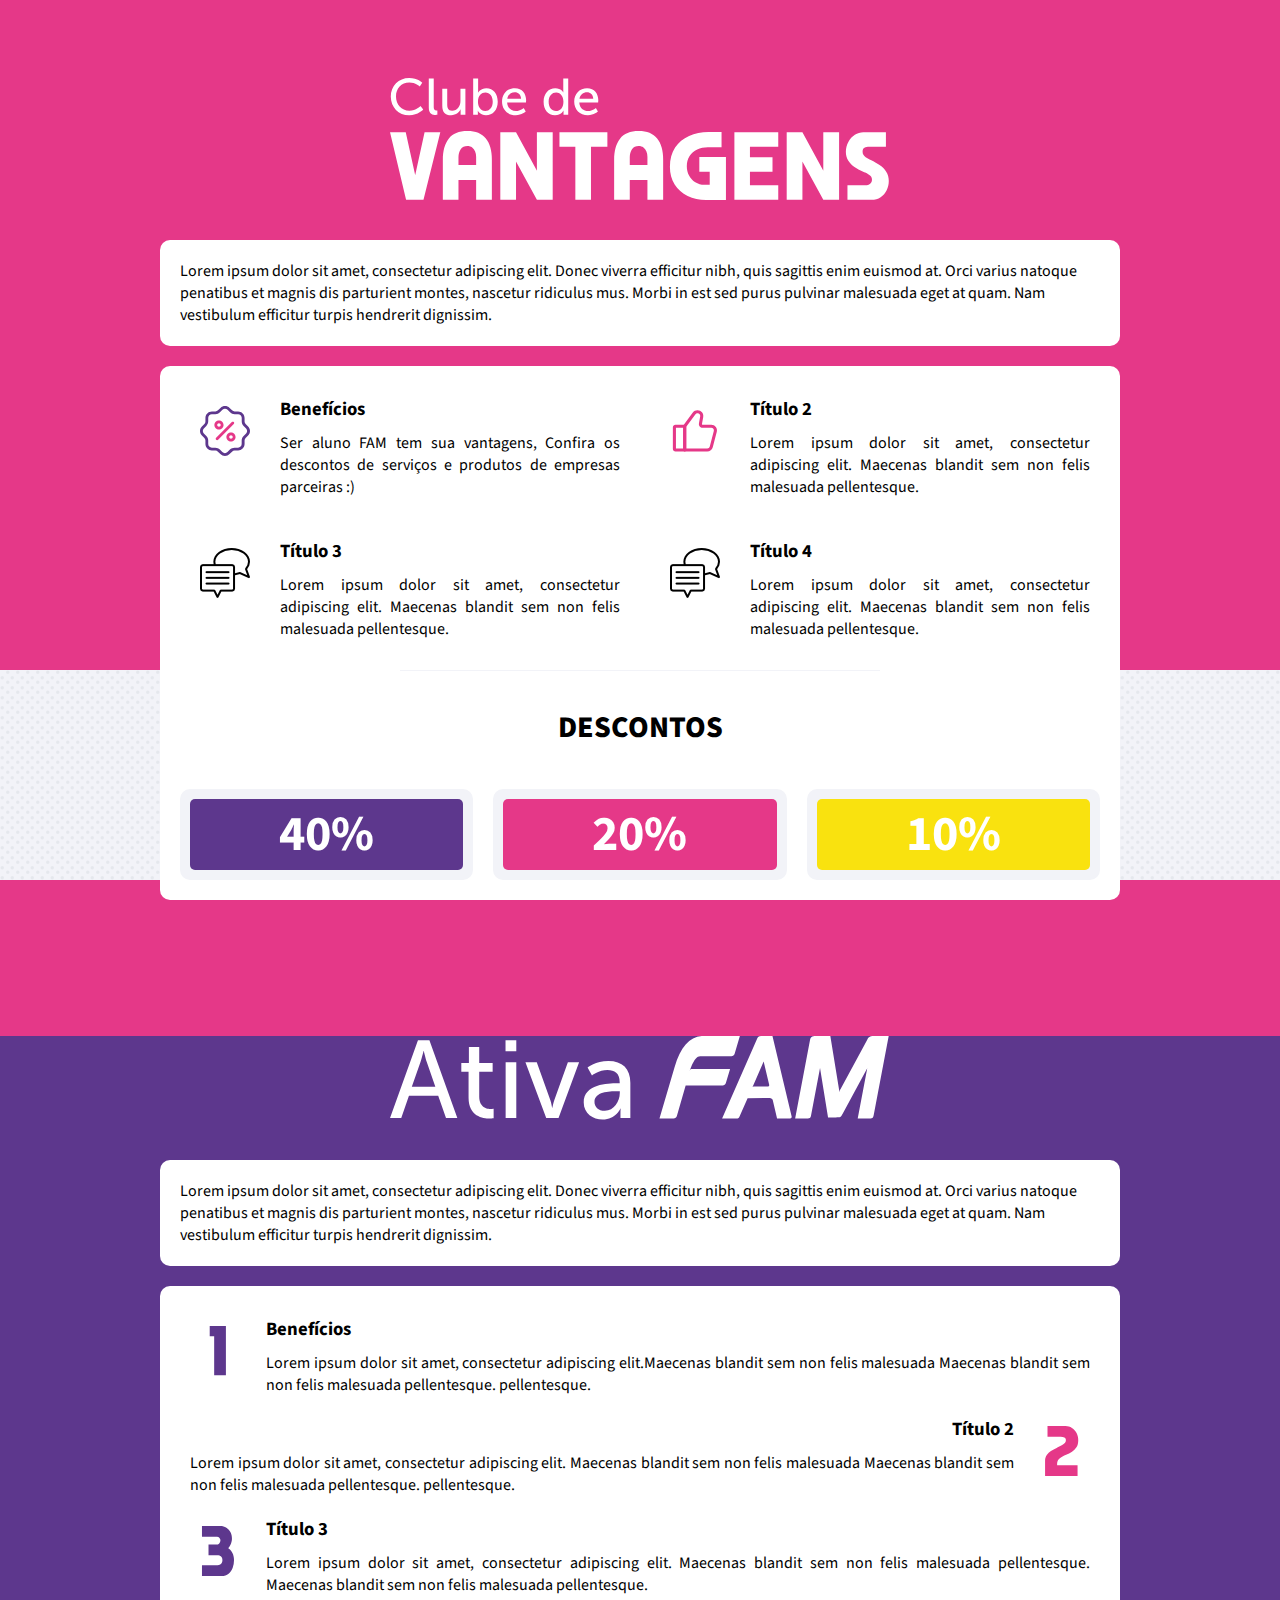
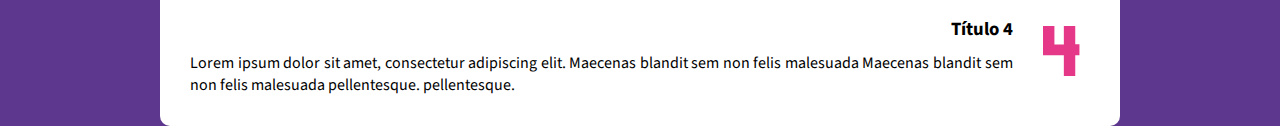
==== clube-de-vantagens/index.html @ 7af16fb2 "Update index.html" ====
<!DOCTYPE html>
<html lang="pt-BR">

<head>
    <meta charset="UTF-8">
    <meta name="viewport" content="width=device-width, initial-scale=1.0">
    <title>Clube de Vantagens</title>

    <style>
        @import url('https://fonts.googleapis.com/css2?family=Source+Sans+3:ital,wght@0,200;0,300;0,400;0,500;0,600;0,700;0,800;0,900;1,200;1,300;1,400;1,500;1,600;1,700;1,800;1,900&display=swap');

        :root {
            --clubecor: #e53888;
        }

        body {
            margin: 0;
            padding: 0;
            font-family: 'Source Sans 3', sans-serif;
            background: linear-gradient(0deg, #5d378d 0%, #5d378d 40%, var(--clubecor) 40%, var(--clubecor) 100%);
        }

        .limite {
            max-width: 960px;
            margin: 0 auto;
        }

        .clubedescontos {
            width: 100%;
            margin: 0 auto;
            background-color: #f2f3f8;
            background-image: url('fundo.png');
            background-repeat: repeat;
            border-radius: 0;
        }

        .containerlogo {
            max-width: 500px;
            height: 200px;
            display: flex;
            align-items: flex-end;
            margin-bottom: 10px;
            padding: 0 50px;
        }

        .containerlogo img {
            width: 100%;
            height: auto;
        }

        header {
            height: 260px;
        }

        .descontos {
            height: fit-content;
            background-color: white;
            max-width: 960px;
            margin: 0 auto;
        }

        .linha {
            width: 50%;
            background-color: #f2f3f8;
            height: 1px;
            margin: 0 auto;
        }

        /*Topicos*/
        .grid-container {
            box-sizing: border-box;
            display: grid;
            grid-template-columns: 1fr 1fr;
            gap: 20px;
            padding: 20px;
            border-radius: 10px 10px 0 0;
            margin-top: 20px;
            background-color: white;
        }

        .grid-item {
            display: flex;
            align-items: flex-start;
            padding: 10px;
            margin: 0 auto;
        }

        .icon {
            width: 50px;
            height: 50px;
            margin-right: 20px;
            padding: 10px;

        }

        .contentdogrid h3 {
            margin: 0;
            margin-bottom: 10px;
        }

        .contentdogrid p {
            text-align: justify;
            margin: 0;
        }

        .textodescontos h1 {
            font-size: 30px;
            font-weight: 800;
            text-transform: uppercase;
        }

        .textodescontos {
            text-align: center;
            padding-top: 15px;
        }



        @media only screen and (max-width: 600px) {
            .grid-container {
                grid-template-columns: 1fr;
            }

            .grid-item {
                width: 90%;
            }
        }

        @media screen and (max-width: 768px) {
            .containerinfo {
                width: 100%;
                flex-wrap: wrap;
            }

            .containerinfo>* {
                flex-basis: calc(50% - var(--margin-5));
            }
        }


        .gridcontainerdescontos {
            display: grid;
            grid-template-columns: repeat(auto-fill, minmax(250px, 1fr));
            gap: 20px;
            /* Espaçamento entre os itens */
            padding: 20px;
            padding-bottom: 0;

        }

        .griditemdescontos {
            border-radius: 10px;
        }

        .griditemdescontos:nth-child(2) h2 {
            background-color: var(--clubecor);
            border-radius: 5px;
        }

        .griditemdescontos:nth-child(1) h2 {
            background-color: #5d378d;
            border-radius: 5px;
        }

        .griditemdescontos:nth-child(3) h2 {
            background-color: #f9e20f;
            border-radius: 5px;
        }

        .desconto-col {
            background-color: #f2f3f8;
            padding: 10px;
            padding-bottom: 0;
        }

        .griditemdescontos h2 {
            margin-top: 0;
            margin-bottom: 10px;
            font-size: 50px;
            text-align: center;
            color: white;
        }

        .griditemdescontos img {
            width: 100%;
            height: 150px;
            object-fit: cover;
            border-radius: 5px 5px 0 0;
        }

        .descricao {
            display: block;
            text-align: center;
            padding: 10px;
            font-size: 16px;
            background-color: white;
            border-radius: 0 0 5px 5px;
            margin-top: -5px;
            margin-bottom: 20px;
        }

        .descricao a {
            text-decoration: none;
        }

        .descricao p {
            text-align: center;
        }

        .deslocamento {
            margin-bottom: 0;
        }

        .desc-btn {
            box-shadow: inset 0 0 0 2px #1b3556;
            color: #242527;
            background-color: transparent;
            display: block;
            margin-top: 10px;
            padding: 8px 15px;
            border: none;
            border-radius: 5px;
            cursor: pointer;
            font-family: 'Source Sans 3', sans-serif;
            transition: all 0.3s;
            width: 100%;
            margin: 0 auto;
            font-size: 16px;
            text-transform: uppercase;
            font-weight: 500;
        }

        .desc-btn:hover {
            color: white;
            box-shadow: inset 0 0 0 2px var(--clubecor);
            background-color: var(--clubecor);
        }

        .fimclube {
            height: 20px;
            width: 100%;
            border-radius: 0 0 10px 10px;
            background-color: white;
            margin-bottom: 20px;

        }

        .sobre {
            background-color: white;
            border-radius: 10px;
            margin-top: 40px;
            padding: 20px;
            box-sizing: border-box;
        }

        .grid-containerativa {
            box-sizing: border-box;
            display: grid;
            grid-template-columns: 1fr;
            padding: 20px;
            border-radius: 10px;
            margin-top: 20px;
            background-color: white;
        }

        .grid-containerativa .grid-item {
            display: flex;
            flex-direction: row-reverse;
            margin: 0;
        }

        .grid-containerativa .grid-item:nth-child(odd) {
            flex-direction: row;

        }

        .grid-containerativa .grid-item:nth-child(even) {
            text-align: right;

        }

        .grid-containerativa .grid-item:nth-child(even) img {
            margin-left: 20px;
            margin-right: 0;
        }
    </style>
</head>

<body>
    <div class="limite containerlogo">
        <img src="images/clubedevantagens.svg">
    </div>
    <section>
        <p class=" sobre limite">Lorem ipsum dolor sit amet, consectetur adipiscing elit. Donec viverra efficitur nibh,
            quis sagittis enim
            euismod at. Orci varius natoque penatibus et magnis dis parturient montes, nascetur ridiculus mus. Morbi in
            est sed purus pulvinar malesuada eget at quam. Nam vestibulum efficitur turpis hendrerit dignissim. </p>
        <div class="motivosfam">
            <div class="grid-container limite">
                <div class="grid-item">
                    <img src="images/desconto.svg" alt="Ícone 1" class="icon">
                    <div class="contentdogrid">
                        <h3>Benefícios</h3>
                        <p>Ser aluno FAM tem sua vantagens, Confira os descontos de serviços e produtos de empresas
                            parceiras :)
                        </p>
                    </div>
                </div>

                <div class="grid-item">
                    <img src="images/joinha.svg" alt="Ícone 2" class="icon">
                    <div class="contentdogrid">
                        <h3>Título 2</h3>
                        <p>Lorem ipsum dolor sit amet, consectetur adipiscing elit. Maecenas blandit sem non felis
                            malesuada
                            pellentesque. </p>
                    </div>
                </div>

                <div class="grid-item">
                    <img src="images/noun-text-2132279.png" alt="Ícone 3" class="icon">
                    <div class="contentdogrid">
                        <h3>Título 3</h3>
                        <p>Lorem ipsum dolor sit amet, consectetur adipiscing elit. Maecenas blandit sem non felis
                            malesuada
                            pellentesque. </p>
                    </div>
                </div>

                <div class="grid-item">
                    <img src="images/noun-text-2132279.png" alt="Ícone 4" class="icon">
                    <div class="contentdogrid">
                        <h3>Título 4</h3>
                        <p>Lorem ipsum dolor sit amet, consectetur adipiscing elit. Maecenas blandit sem non felis
                            malesuada
                            pellentesque. </p>
                    </div>
                </div>
            </div>
        </div>
    </section>

    <section>
        <div class="clubedescontos">
            <div class="descontos">
                <div class="linha"></div>

                <div class="textodescontos">
                    <h1>descontos</h1>
                </div>

                <div class="gridcontainerdescontos">
                    <div class="griditemdescontos desconto-col" id="desconto-40">
                        <h2>40%</h2>
                    </div>
                    <div class="griditemdescontos desconto-col" id="desconto-20">
                        <h2>20%</h2>
                    </div>
                    <div class="griditemdescontos desconto-col" id="desconto-10">
                        <h2>10%</h2>
                    </div>
                </div>


            </div>
        </div>
        </div>
    </section>
    <div class=" limite fimclube"></div>

    <div class="limite containerlogo">
        <img src="images/ativafam.svg">
    </div>
    <section>
        <p class=" sobre limite">Lorem ipsum dolor sit amet, consectetur adipiscing elit. Donec viverra efficitur nibh,
            quis sagittis enim
            euismod at. Orci varius natoque penatibus et magnis dis parturient montes, nascetur ridiculus mus. Morbi in
            est sed purus pulvinar malesuada eget at quam. Nam vestibulum efficitur turpis hendrerit dignissim. </p>
        <div class="motivosativa">
            <div class="grid-containerativa limite">
                <div class="grid-item">
                    <img src="images/1.svg" alt="Ícone 1" class="icon">
                    <div class="contentdogrid">
                        <h3>Benefícios</h3>
                        <p>Lorem ipsum dolor sit amet, consectetur adipiscing elit.Maecenas blandit sem non felis
                            malesuada Maecenas blandit sem non felis malesuada pellentesque.
                            pellentesque. </p>
                    </div>
                </div>

                <div class="grid-item">
                    <img src="images/2.svg" alt="Ícone 2" class="icon">
                    <div class="contentdogrid">
                        <h3>Título 2</h3>
                        <p>Lorem ipsum dolor sit amet, consectetur adipiscing elit. Maecenas blandit sem non felis
                            malesuada Maecenas blandit sem non felis malesuada pellentesque.
                            pellentesque. </p>
                    </div>
                </div>

                <div class="grid-item">
                    <img src="images/3.svg" alt="Ícone 3" class="icon">
                    <div class="contentdogrid">
                        <h3>Título 3</h3>
                        <p>Lorem ipsum dolor sit amet, consectetur adipiscing elit. Maecenas blandit sem non felis
                            malesuada
                            pellentesque. Maecenas blandit sem non felis malesuada pellentesque.</p>
                    </div>
                </div>

                <div class="grid-item">
                    <img src="images/4.svg" alt="Ícone 4" class="icon">
                    <div class="contentdogrid">
                        <h3>Título 4</h3>
                        <p>Lorem ipsum dolor sit amet, consectetur adipiscing elit. Maecenas blandit sem non felis
                            malesuada Maecenas blandit sem non felis malesuada pellentesque.
                            pellentesque. </p>
                    </div>
                </div>
            </div>
        </div>
    </section>
    <div id="meuFooter"></div>

    <script src="https://code.jquery.com/jquery-3.6.0.min.js"></script>

    <script>
        $(document).ready(function () {
            $("#meuFooter").load("/codigos-gerais/footer/footer.html");
        });

        document.addEventListener('DOMContentLoaded', function () {
            const googleSheetURL = 'https://docs.google.com/spreadsheets/d/e/2PACX-1vRfEwrOn4LplY12o8ybuJRJ22dgw-phIEvM8ZNzb8KIpUOwfvx_aJEgqyS8GxLhb31DkJZq5b53badH/pub?output=csv';

            fetch(googleSheetURL)
                .then(response => response.text())
                .then(data => {
                    let rows = data.split('\n').slice(1);
                    rows.forEach(row => {
                        let columns = row.split(',');

                        // Adicionar itens nas respectivas colunas
                        addItemToColumn('desconto-40', columns[0], columns[1], columns[2]);
                        addItemToColumn('desconto-20', columns[3], columns[4], columns[5]);
                        addItemToColumn('desconto-10', columns[6], columns[7], columns[8]);
                    });

                });
        });

        function addItemToColumn(columnId, imageUrl, descricao, linkUrl) {
            const column = document.getElementById(columnId);

            if (!imageUrl.trim()) return;

            const itemHtml = `
        <div class="griditemdescontos">
            <img src="${imageUrl.replace(/"/g, '')}" alt="imagem da empresa" class="desconto-img">
            <div class="descricao">
                <p>${descricao.replace(/"/g, '')}</p>
                <a href="${linkUrl.replace(/"/g, '')}">
                    <button class="desc-btn">Saiba Mais</button>
                </a>
            </div>
        </div>
    `;

            column.innerHTML += itemHtml;
        }

    </script>
</body>

</html>
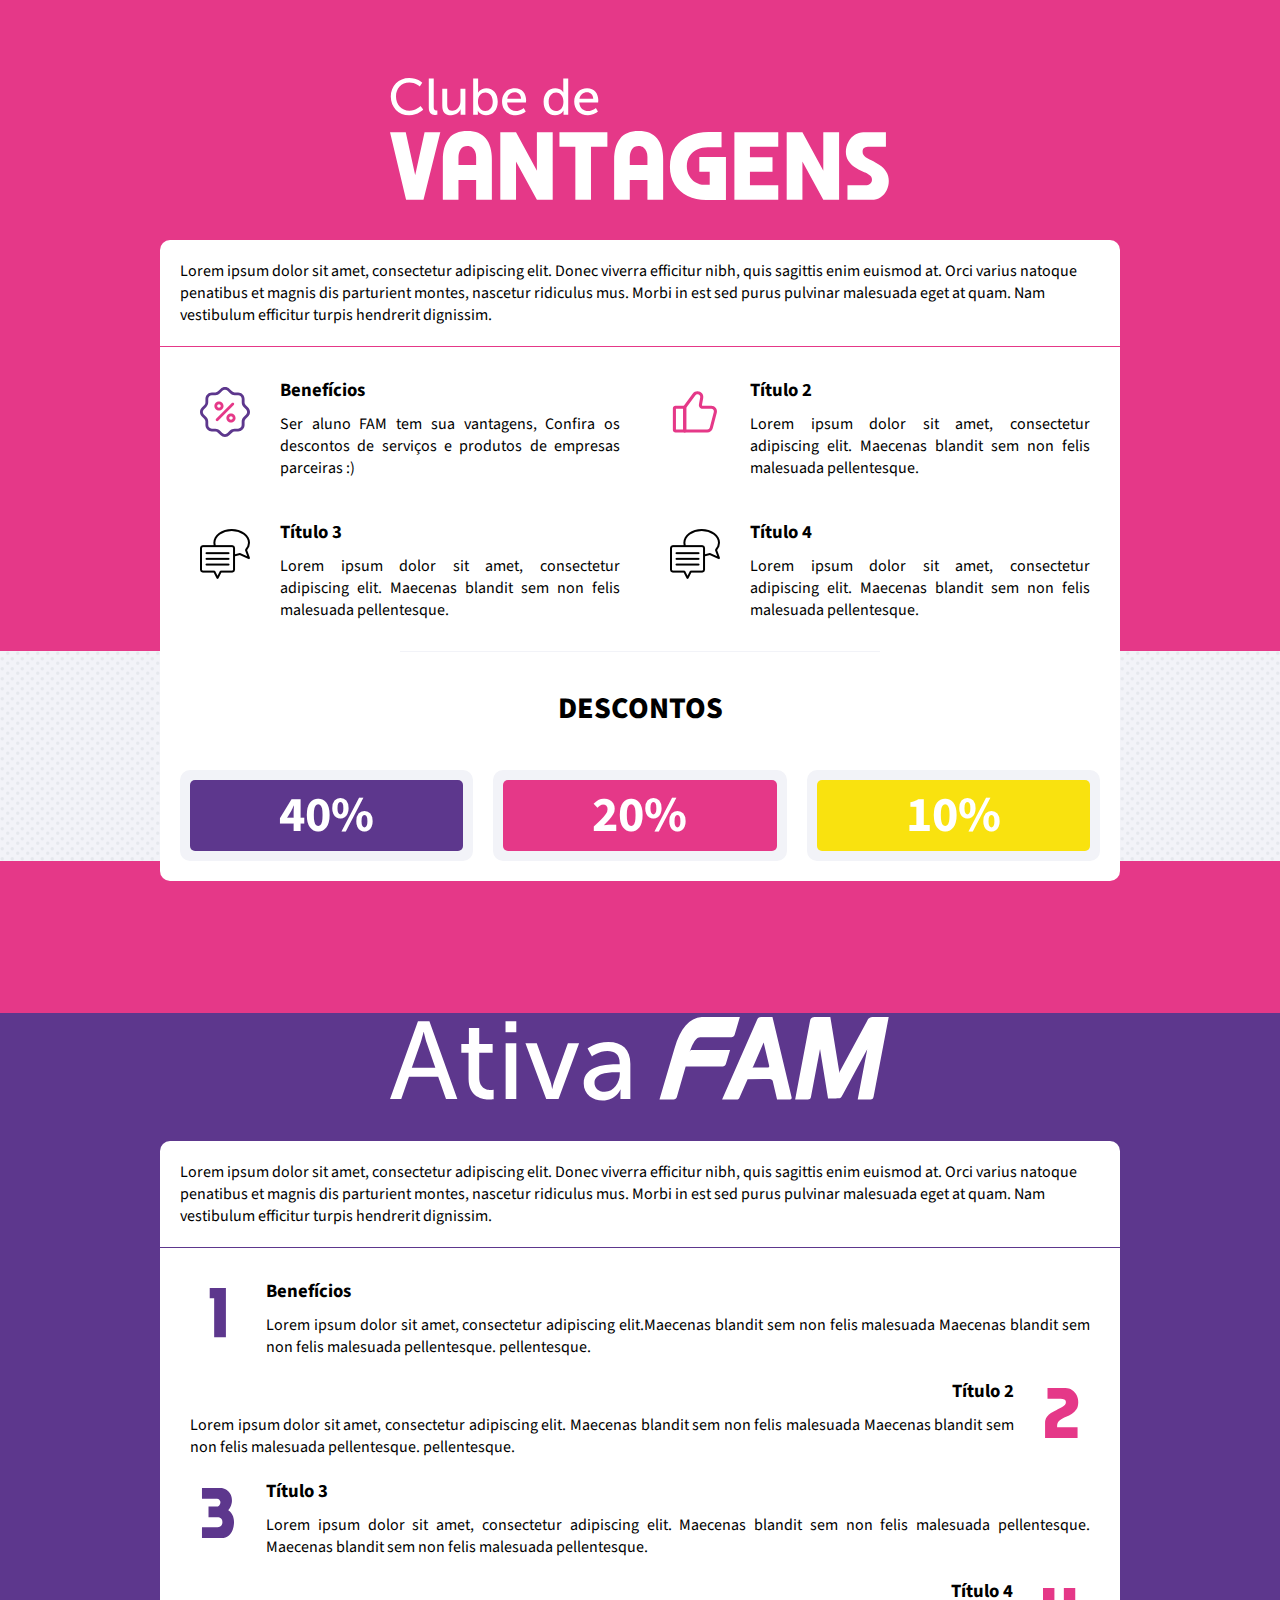
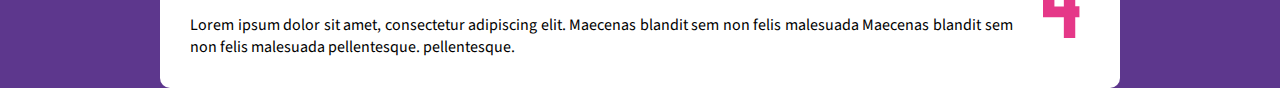
==== commit 343dd02c: "Update index.html" ====
--- a/clube-de-vantagens/index.html
+++ b/clube-de-vantagens/index.html
@@ -73,8 +73,6 @@
             grid-template-columns: 1fr 1fr;
             gap: 20px;
             padding: 20px;
-            border-radius: 10px 10px 0 0;
-            margin-top: 20px;
             background-color: white;
         }
 
@@ -247,10 +245,11 @@
 
         .sobre {
             background-color: white;
-            border-radius: 10px;
+            border-radius: 10px 10px 0 0;
             margin-top: 40px;
             padding: 20px;
             box-sizing: border-box;
+            margin-bottom: 1px;
         }
 
         .grid-containerativa {
@@ -258,8 +257,7 @@
             display: grid;
             grid-template-columns: 1fr;
             padding: 20px;
-            border-radius: 10px;
-            margin-top: 20px;
+            border-radius: 0 0 10px 10px;
             background-color: white;
         }
 
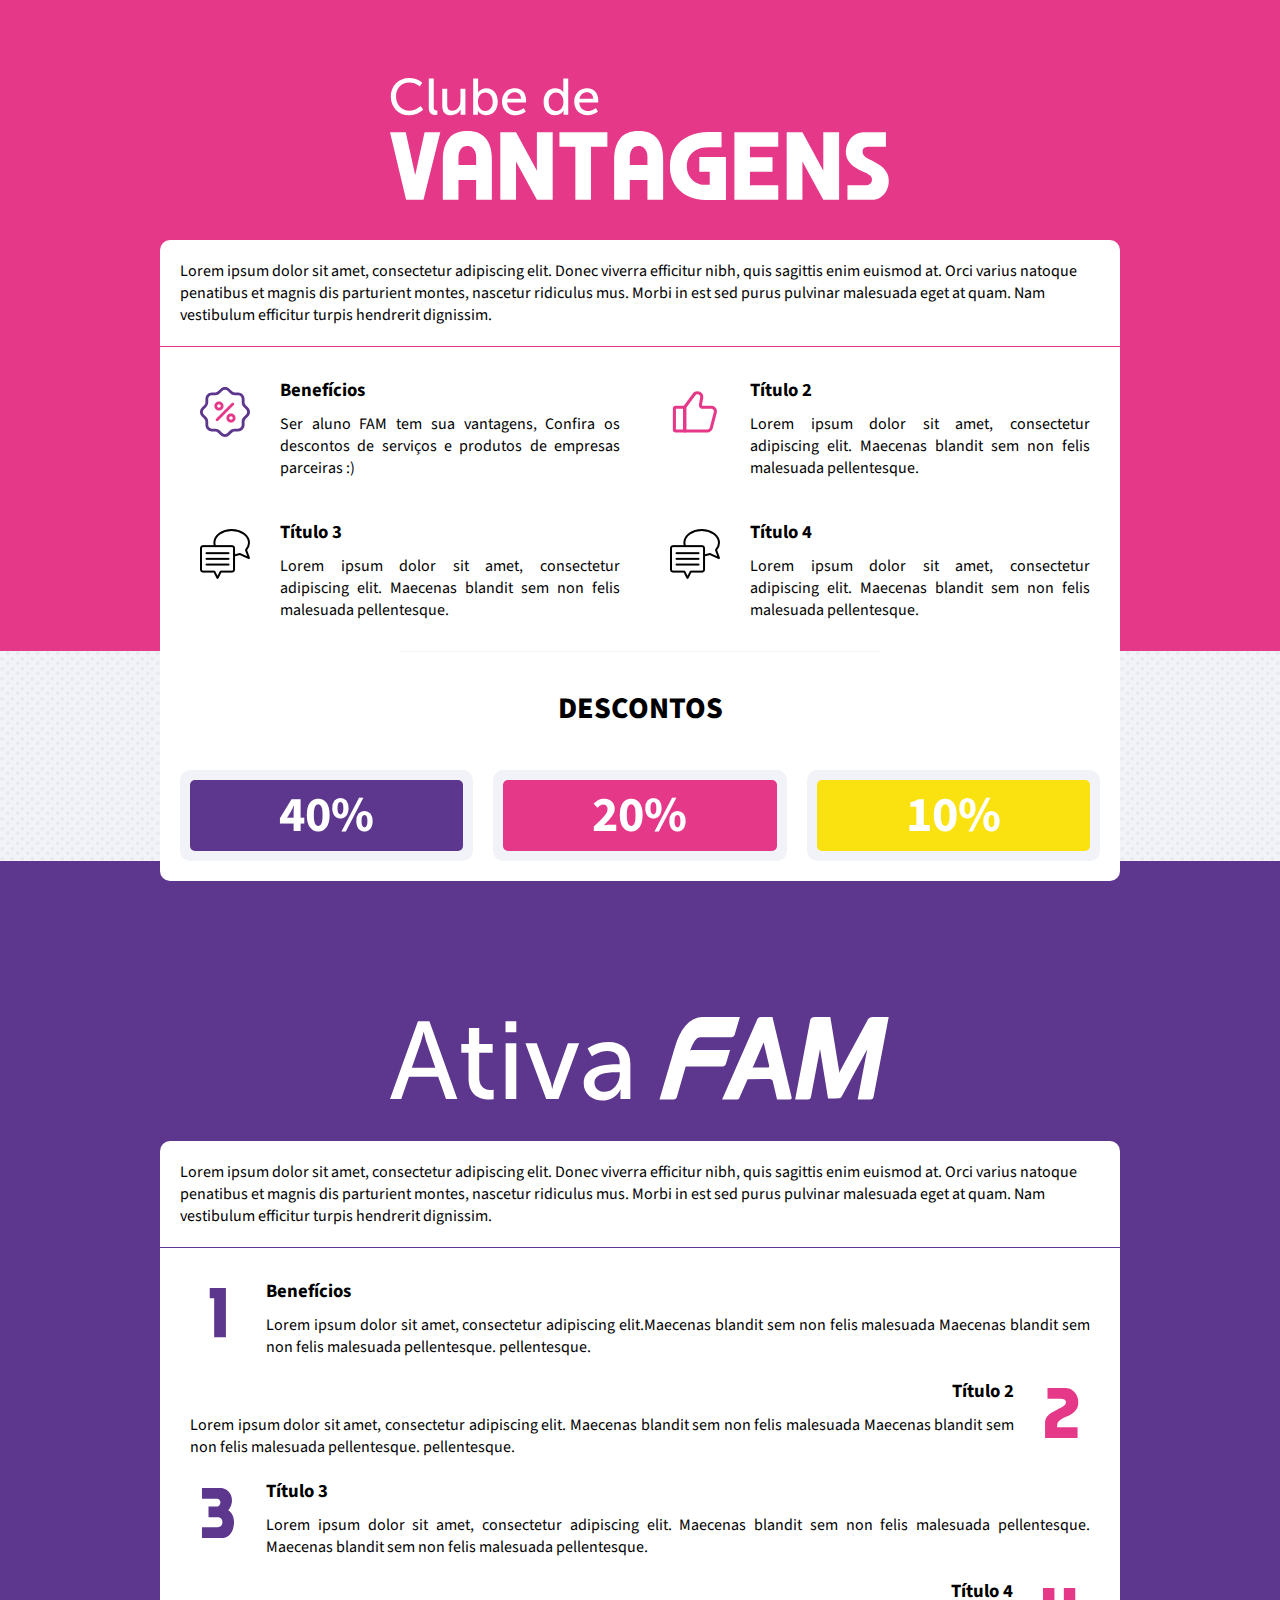
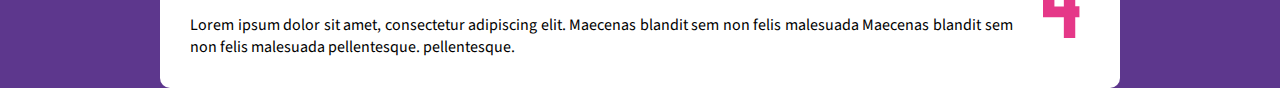
==== commit aac546b6: "Update index.html" ====
--- a/clube-de-vantagens/index.html
+++ b/clube-de-vantagens/index.html
@@ -17,7 +17,7 @@
             margin: 0;
             padding: 0;
             font-family: 'Source Sans 3', sans-serif;
-            background: linear-gradient(0deg, #5d378d 0%, #5d378d 40%, var(--clubecor) 40%, var(--clubecor) 100%);
+            background: linear-gradient(0deg, #5d378d 0%, #5d378d 50%, var(--clubecor) 50%, var(--clubecor) 100%);
         }
 
         .limite {
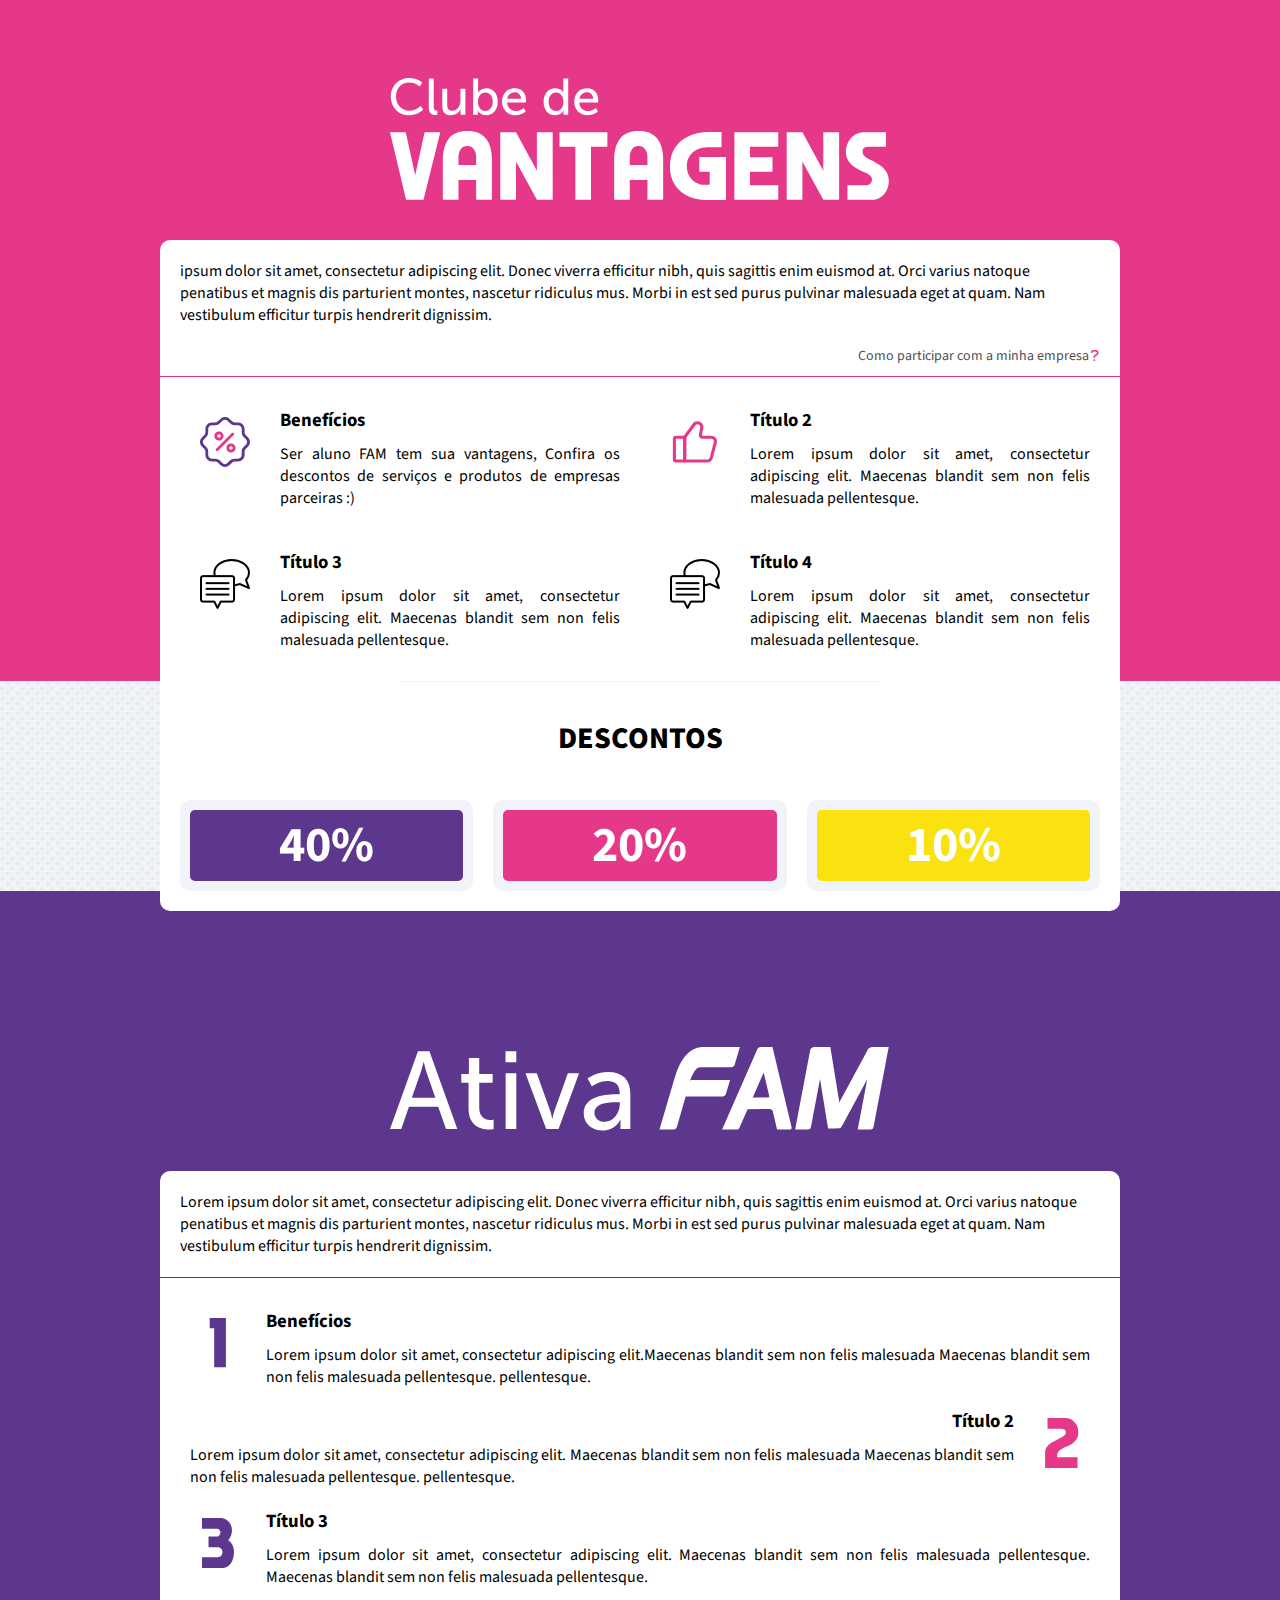
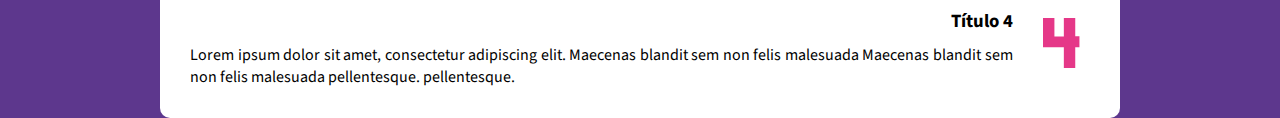
==== commit 9edbbf2b: "Update index.html" ====
--- a/clube-de-vantagens/index.html
+++ b/clube-de-vantagens/index.html
@@ -5,6 +5,7 @@
     <meta charset="UTF-8">
     <meta name="viewport" content="width=device-width, initial-scale=1.0">
     <title>Clube de Vantagens</title>
+    <link rel="stylesheet" href="https://cdnjs.cloudflare.com/ajax/libs/font-awesome/6.0.0-beta3/css/all.min.css">
 
     <style>
         @import url('https://fonts.googleapis.com/css2?family=Source+Sans+3:ital,wght@0,200;0,300;0,400;0,500;0,600;0,700;0,800;0,900;1,200;1,300;1,400;1,500;1,600;1,700;1,800;1,900&display=swap');
@@ -29,7 +30,7 @@
             width: 100%;
             margin: 0 auto;
             background-color: #f2f3f8;
-            background-image: url('fundo.png');
+            background-image: url('images/fundo.png');
             background-repeat: repeat;
             border-radius: 0;
         }
@@ -249,7 +250,7 @@
             margin-top: 40px;
             padding: 20px;
             box-sizing: border-box;
-            margin-bottom: 1px;
+            margin-bottom: 0px;
         }
 
         .grid-containerativa {
@@ -281,6 +282,27 @@
             margin-left: 20px;
             margin-right: 0;
         }
+
+        .empresasparticipar {
+            text-align: right;
+            background-color: white;
+            font-size: 14px;
+            padding-right: 20px;
+            padding-bottom: 10px;
+            box-sizing: border-box;
+            margin-bottom: 1px;
+        }
+
+        .empresasparticipar i {
+            margin-left: 2px;
+            font-size: 12px;
+            color: #e53888;
+
+        }
+        .empresasparticipar a {
+            text-decoration: none;
+            color: #505050;
+        }
     </style>
 </head>
 
@@ -289,10 +311,18 @@
         <img src="images/clubedevantagens.svg">
     </div>
     <section>
-        <p class=" sobre limite">Lorem ipsum dolor sit amet, consectetur adipiscing elit. Donec viverra efficitur nibh,
-            quis sagittis enim
-            euismod at. Orci varius natoque penatibus et magnis dis parturient montes, nascetur ridiculus mus. Morbi in
-            est sed purus pulvinar malesuada eget at quam. Nam vestibulum efficitur turpis hendrerit dignissim. </p>
+        <div class="limite">
+            <p class="sobre">ipsum dolor sit amet, consectetur adipiscing elit. Donec viverra efficitur
+                nibh, quis sagittis enim euismod at. Orci varius natoque penatibus et magnis dis parturient montes,
+                nascetur
+                ridiculus mus. Morbi
+                in est sed purus pulvinar malesuada eget at quam. Nam vestibulum efficitur turpis hendrerit dignissim.
+            </p>
+            <div class="empresasparticipar"><a  href="mailto:nicom@fam.br?subject=CdV%20%7C%20Clube%20de%20Vantagens%20-%20(coloque%20o%20nome%20da%20empresa%20aqui)%20&body=Aos%20encarregados%2C%0D%0A%0D%0AGostar%C3%ADamos%20de%20participar%20do%20Clube%20de%20Vantagens%20da%20FAM%20-%20Faculdade%20de%20Americana%2C%20como%20procedemos%3F">Como participar com a minha empresa<i class="fa-solid fa-question"></i></a>
+            </div>
+        </div>
+
+
         <div class="motivosfam">
             <div class="grid-container limite">
                 <div class="grid-item">
@@ -336,6 +366,7 @@
                 </div>
             </div>
         </div>
+
     </section>
 
     <section>
@@ -370,7 +401,7 @@
         <img src="images/ativafam.svg">
     </div>
     <section>
-        <p class=" sobre limite">Lorem ipsum dolor sit amet, consectetur adipiscing elit. Donec viverra efficitur nibh,
+        <p style="margin-bottom: 1px;" class=" sobre limite">Lorem ipsum dolor sit amet, consectetur adipiscing elit. Donec viverra efficitur nibh,
             quis sagittis enim
             euismod at. Orci varius natoque penatibus et magnis dis parturient montes, nascetur ridiculus mus. Morbi in
             est sed purus pulvinar malesuada eget at quam. Nam vestibulum efficitur turpis hendrerit dignissim. </p>
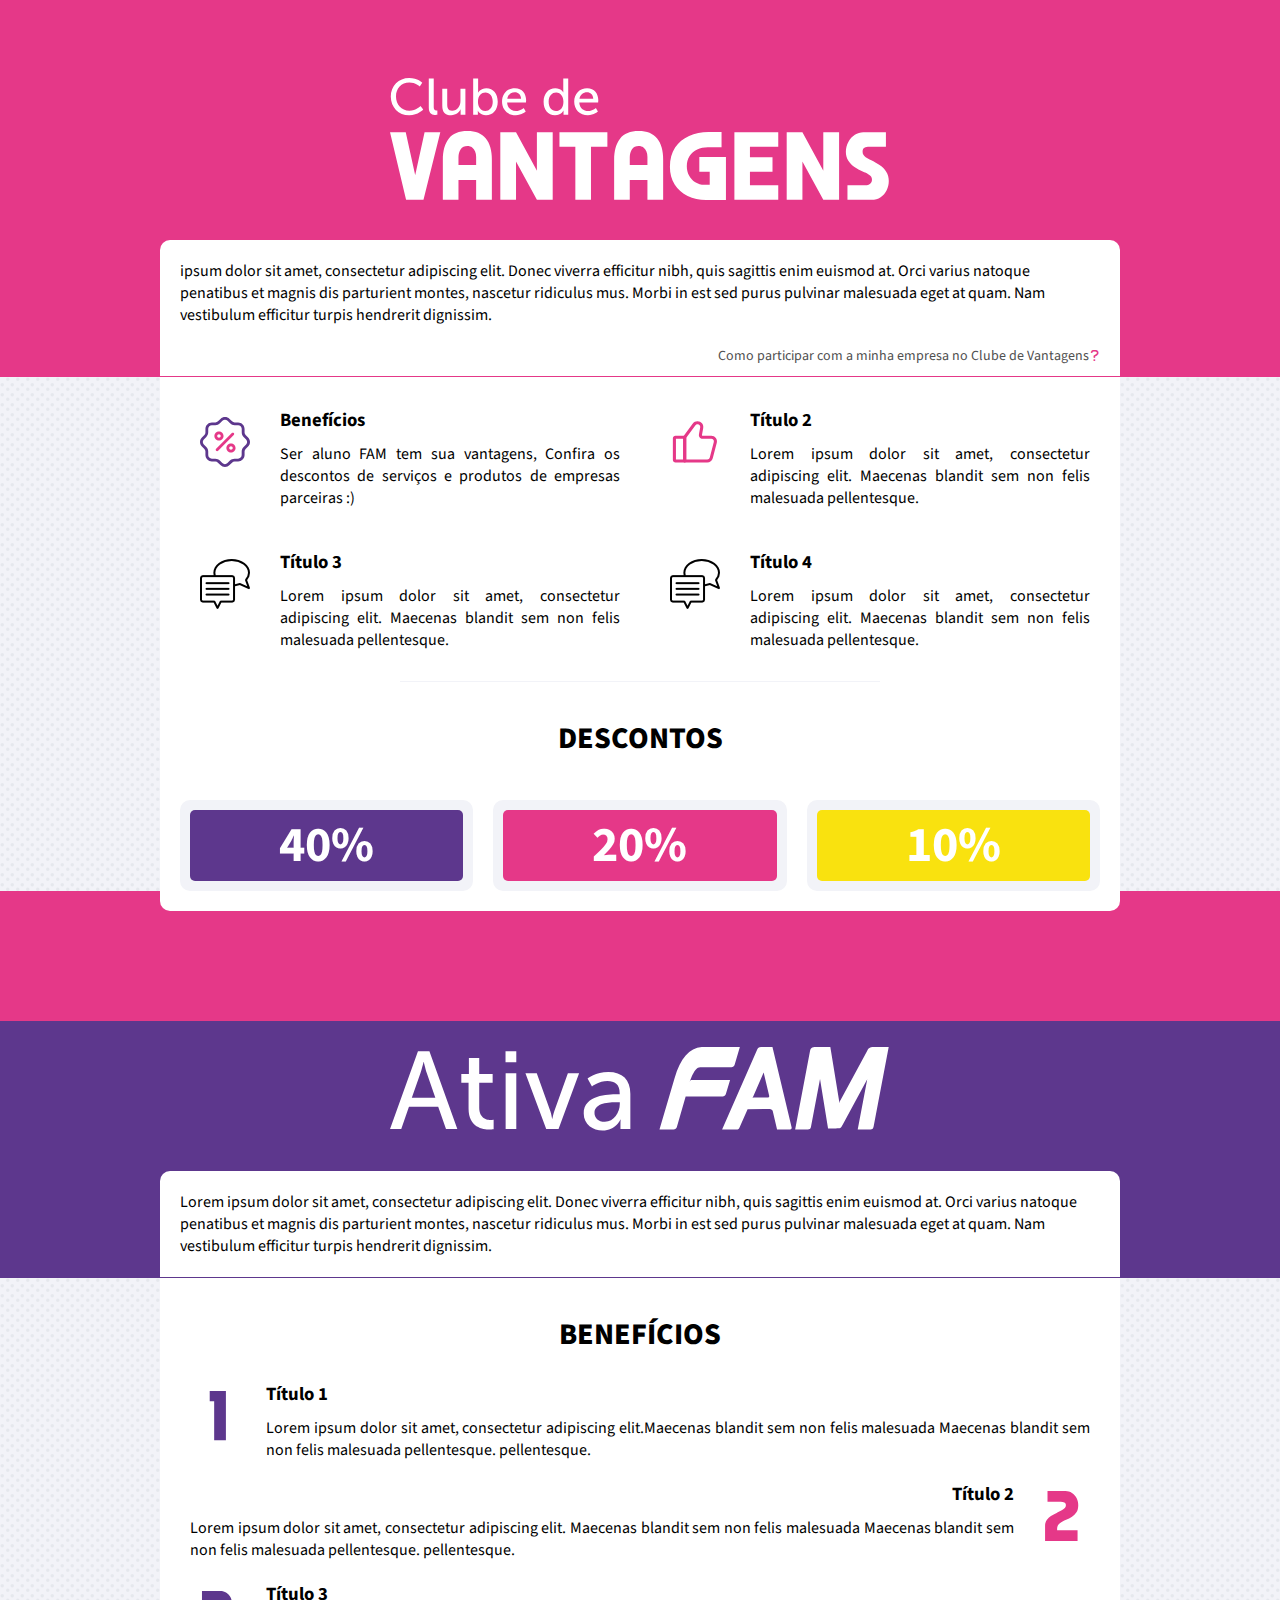
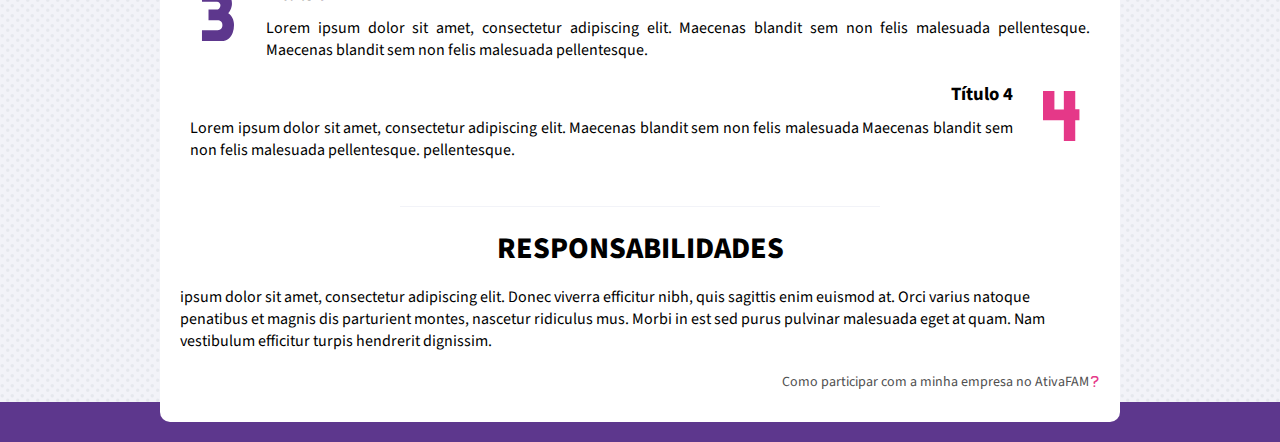
==== commit b1093c68: "Update index.html" ====
--- a/clube-de-vantagens/index.html
+++ b/clube-de-vantagens/index.html
@@ -111,6 +111,7 @@
         .textodescontos {
             text-align: center;
             padding-top: 15px;
+            background-color: white;
         }
 
 
@@ -253,12 +254,20 @@
             margin-bottom: 0px;
         }
 
+        .sobre2 {
+            background-color: white;
+            border-radius: 0;
+            padding: 20px;
+            box-sizing: border-box;
+            margin-bottom: 0px;
+        }
+
         .grid-containerativa {
             box-sizing: border-box;
             display: grid;
             grid-template-columns: 1fr;
             padding: 20px;
-            border-radius: 0 0 10px 10px;
+            border-radius: 0;
             background-color: white;
         }
 
@@ -270,14 +279,12 @@
 
         .grid-containerativa .grid-item:nth-child(odd) {
             flex-direction: row;
-
         }
 
         .grid-containerativa .grid-item:nth-child(even) {
             text-align: right;
 
         }
-
         .grid-containerativa .grid-item:nth-child(even) img {
             margin-left: 20px;
             margin-right: 0;
@@ -299,6 +306,7 @@
             color: #e53888;
 
         }
+
         .empresasparticipar a {
             text-decoration: none;
             color: #505050;
@@ -318,82 +326,78 @@
                 ridiculus mus. Morbi
                 in est sed purus pulvinar malesuada eget at quam. Nam vestibulum efficitur turpis hendrerit dignissim.
             </p>
-            <div class="empresasparticipar"><a  href="mailto:nicom@fam.br?subject=CdV%20%7C%20Clube%20de%20Vantagens%20-%20(coloque%20o%20nome%20da%20empresa%20aqui)%20&body=Aos%20encarregados%2C%0D%0A%0D%0AGostar%C3%ADamos%20de%20participar%20do%20Clube%20de%20Vantagens%20da%20FAM%20-%20Faculdade%20de%20Americana%2C%20como%20procedemos%3F">Como participar com a minha empresa<i class="fa-solid fa-question"></i></a>
+            <div class="empresasparticipar"><a
+                    href="mailto:nicom@fam.br?subject=CdV%20%7C%20Clube%20de%20Vantagens%20-%20(coloque%20o%20nome%20da%20empresa%20aqui)%20&body=Aos%20encarregados%2C%0D%0A%0D%0AGostar%C3%ADamos%20de%20participar%20do%20Clube%20de%20Vantagens%20da%20FAM%20-%20Faculdade%20de%20Americana%2C%20como%20procedemos%3F">Como
+                    participar com a minha empresa no Clube de Vantagens<i class="fa-solid fa-question"></i></a>
             </div>
         </div>
 
-
-        <div class="motivosfam">
-            <div class="grid-container limite">
-                <div class="grid-item">
-                    <img src="images/desconto.svg" alt="Ícone 1" class="icon">
-                    <div class="contentdogrid">
-                        <h3>Benefícios</h3>
-                        <p>Ser aluno FAM tem sua vantagens, Confira os descontos de serviços e produtos de empresas
-                            parceiras :)
-                        </p>
+        <div class="clubedescontos">
+
+            <div class="motivosfam">
+                <div class="grid-container limite">
+                    <div class="grid-item">
+                        <img src="images/desconto.svg" alt="Ícone 1" class="icon">
+                        <div class="contentdogrid">
+                            <h3>Benefícios</h3>
+                            <p>Ser aluno FAM tem sua vantagens, Confira os descontos de serviços e produtos de empresas
+                                parceiras :)
+                            </p>
+                        </div>
+                    </div>
+
+                    <div class="grid-item">
+                        <img src="images/joinha.svg" alt="Ícone 2" class="icon">
+                        <div class="contentdogrid">
+                            <h3>Título 2</h3>
+                            <p>Lorem ipsum dolor sit amet, consectetur adipiscing elit. Maecenas blandit sem non felis
+                                malesuada
+                                pellentesque. </p>
+                        </div>
+                    </div>
+
+                    <div class="grid-item">
+                        <img src="images/noun-text-2132279.png" alt="Ícone 3" class="icon">
+                        <div class="contentdogrid">
+                            <h3>Título 3</h3>
+                            <p>Lorem ipsum dolor sit amet, consectetur adipiscing elit. Maecenas blandit sem non felis
+                                malesuada
+                                pellentesque. </p>
+                        </div>
+                    </div>
+
+                    <div class="grid-item">
+                        <img src="images/noun-text-2132279.png" alt="Ícone 4" class="icon">
+                        <div class="contentdogrid">
+                            <h3>Título 4</h3>
+                            <p>Lorem ipsum dolor sit amet, consectetur adipiscing elit. Maecenas blandit sem non felis
+                                malesuada
+                                pellentesque. </p>
+                        </div>
                     </div>
                 </div>
-
-                <div class="grid-item">
-                    <img src="images/joinha.svg" alt="Ícone 2" class="icon">
-                    <div class="contentdogrid">
-                        <h3>Título 2</h3>
-                        <p>Lorem ipsum dolor sit amet, consectetur adipiscing elit. Maecenas blandit sem non felis
-                            malesuada
-                            pellentesque. </p>
-                    </div>
+            </div>
+            <div class="descontos">
+                <div class="linha"></div>
+
+                <div class="textodescontos">
+                    <h1>descontos</h1>
                 </div>
 
-                <div class="grid-item">
-                    <img src="images/noun-text-2132279.png" alt="Ícone 3" class="icon">
-                    <div class="contentdogrid">
-                        <h3>Título 3</h3>
-                        <p>Lorem ipsum dolor sit amet, consectetur adipiscing elit. Maecenas blandit sem non felis
-                            malesuada
-                            pellentesque. </p>
-                    </div>
-                </div>
-
-                <div class="grid-item">
-                    <img src="images/noun-text-2132279.png" alt="Ícone 4" class="icon">
-                    <div class="contentdogrid">
-                        <h3>Título 4</h3>
-                        <p>Lorem ipsum dolor sit amet, consectetur adipiscing elit. Maecenas blandit sem non felis
-                            malesuada
-                            pellentesque. </p>
+                <div class="gridcontainerdescontos">
+                    <div class="griditemdescontos desconto-col" id="desconto-40">
+                        <h2>40%</h2>
+                    </div>
+                    <div class="griditemdescontos desconto-col" id="desconto-20">
+                        <h2>20%</h2>
+                    </div>
+                    <div class="griditemdescontos desconto-col" id="desconto-10">
+                        <h2>10%</h2>
                     </div>
                 </div>
             </div>
         </div>
 
-    </section>
-
-    <section>
-        <div class="clubedescontos">
-            <div class="descontos">
-                <div class="linha"></div>
-
-                <div class="textodescontos">
-                    <h1>descontos</h1>
-                </div>
-
-                <div class="gridcontainerdescontos">
-                    <div class="griditemdescontos desconto-col" id="desconto-40">
-                        <h2>40%</h2>
-                    </div>
-                    <div class="griditemdescontos desconto-col" id="desconto-20">
-                        <h2>20%</h2>
-                    </div>
-                    <div class="griditemdescontos desconto-col" id="desconto-10">
-                        <h2>10%</h2>
-                    </div>
-                </div>
-
-
-            </div>
-        </div>
-        </div>
     </section>
     <div class=" limite fimclube"></div>
 
@@ -401,54 +405,84 @@
         <img src="images/ativafam.svg">
     </div>
     <section>
-        <p style="margin-bottom: 1px;" class=" sobre limite">Lorem ipsum dolor sit amet, consectetur adipiscing elit. Donec viverra efficitur nibh,
+        <p style="margin-bottom: 1px;" class=" sobre limite">Lorem ipsum dolor sit amet, consectetur adipiscing elit.
+            Donec viverra efficitur nibh,
             quis sagittis enim
             euismod at. Orci varius natoque penatibus et magnis dis parturient montes, nascetur ridiculus mus. Morbi in
             est sed purus pulvinar malesuada eget at quam. Nam vestibulum efficitur turpis hendrerit dignissim. </p>
-        <div class="motivosativa">
-            <div class="grid-containerativa limite">
-                <div class="grid-item">
-                    <img src="images/1.svg" alt="Ícone 1" class="icon">
-                    <div class="contentdogrid">
-                        <h3>Benefícios</h3>
-                        <p>Lorem ipsum dolor sit amet, consectetur adipiscing elit.Maecenas blandit sem non felis
-                            malesuada Maecenas blandit sem non felis malesuada pellentesque.
-                            pellentesque. </p>
+        <div class="clubedescontos">
+            <div style="margin-bottom: -25px;" class="limite textodescontos">
+                <h1>Benefícios</h1>
+            </div>
+            <div class="motivosativa">
+                <div class="grid-containerativa limite">
+                    <div class="grid-item">
+                        <img src="images/1.svg" alt="Ícone 1" class="icon">
+                        <div class="contentdogrid">
+                            <h3>Título 1</h3>
+                            <p>Lorem ipsum dolor sit amet, consectetur adipiscing elit.Maecenas blandit sem non felis
+                                malesuada Maecenas blandit sem non felis malesuada pellentesque.
+                                pellentesque. </p>
+                        </div>
+                    </div>
+
+                    <div class="grid-item">
+                        <img src="images/2.svg" alt="Ícone 2" class="icon">
+                        <div class="contentdogrid">
+                            <h3>Título 2</h3>
+                            <p>Lorem ipsum dolor sit amet, consectetur adipiscing elit. Maecenas blandit sem non felis
+                                malesuada Maecenas blandit sem non felis malesuada pellentesque.
+                                pellentesque. </p>
+                        </div>
+                    </div>
+
+                    <div class="grid-item">
+                        <img src="images/3.svg" alt="Ícone 3" class="icon">
+                        <div class="contentdogrid">
+                            <h3>Título 3</h3>
+                            <p>Lorem ipsum dolor sit amet, consectetur adipiscing elit. Maecenas blandit sem non felis
+                                malesuada
+                                pellentesque. Maecenas blandit sem non felis malesuada pellentesque.</p>
+                        </div>
+                    </div>
+
+                    <div class="grid-item">
+                        <img src="images/4.svg" alt="Ícone 4" class="icon">
+                        <div class="contentdogrid">
+                            <h3>Título 4</h3>
+                            <p>Lorem ipsum dolor sit amet, consectetur adipiscing elit. Maecenas blandit sem non felis
+                                malesuada Maecenas blandit sem non felis malesuada pellentesque.
+                                pellentesque. </p>
+                        </div>
+                        
                     </div>
                 </div>
 
-                <div class="grid-item">
-                    <img src="images/2.svg" alt="Ícone 2" class="icon">
-                    <div class="contentdogrid">
-                        <h3>Título 2</h3>
-                        <p>Lorem ipsum dolor sit amet, consectetur adipiscing elit. Maecenas blandit sem non felis
-                            malesuada Maecenas blandit sem non felis malesuada pellentesque.
-                            pellentesque. </p>
-                    </div>
-                </div>
-
-                <div class="grid-item">
-                    <img src="images/3.svg" alt="Ícone 3" class="icon">
-                    <div class="contentdogrid">
-                        <h3>Título 3</h3>
-                        <p>Lorem ipsum dolor sit amet, consectetur adipiscing elit. Maecenas blandit sem non felis
-                            malesuada
-                            pellentesque. Maecenas blandit sem non felis malesuada pellentesque.</p>
-                    </div>
-                </div>
-
-                <div class="grid-item">
-                    <img src="images/4.svg" alt="Ícone 4" class="icon">
-                    <div class="contentdogrid">
-                        <h3>Título 4</h3>
-                        <p>Lorem ipsum dolor sit amet, consectetur adipiscing elit. Maecenas blandit sem non felis
-                            malesuada Maecenas blandit sem non felis malesuada pellentesque.
-                            pellentesque. </p>
-                    </div>
-                </div>
             </div>
+        
+        <div style="margin-bottom: -25px;" class="limite textodescontos">
+            <div class="linha"></div>
+            <h1>Responsabilidades</h1>
+            
         </div>
+
+        <div class="limite">
+            <p class="sobre2">ipsum dolor sit amet, consectetur adipiscing elit. Donec viverra efficitur
+                nibh, quis sagittis enim euismod at. Orci varius natoque penatibus et magnis dis parturient montes,
+                nascetur
+                ridiculus mus. Morbi
+                in est sed purus pulvinar malesuada eget at quam. Nam vestibulum efficitur turpis hendrerit dignissim.
+            </p>
+            <div style="margin-bottom: 0px;" class="empresasparticipar"><a
+                href="mailto:nicom@fam.br?subject=CdV%20%7C%20Clube%20de%20Vantagens%20-%20(coloque%20o%20nome%20da%20empresa%20aqui)%20&body=Aos%20encarregados%2C%0D%0A%0D%0AGostar%C3%ADamos%20de%20participar%20do%20Clube%20de%20Vantagens%20da%20FAM%20-%20Faculdade%20de%20Americana%2C%20como%20procedemos%3F">Como
+                participar com a minha empresa no AtivaFAM<i class="fa-solid fa-question"></i></a>
+        </div>
+        </div>
+    </div>
     </section>
+    <div class=" limite fimclube"></div>
+
+
     <div id="meuFooter"></div>
 
     <script src="https://code.jquery.com/jquery-3.6.0.min.js"></script>
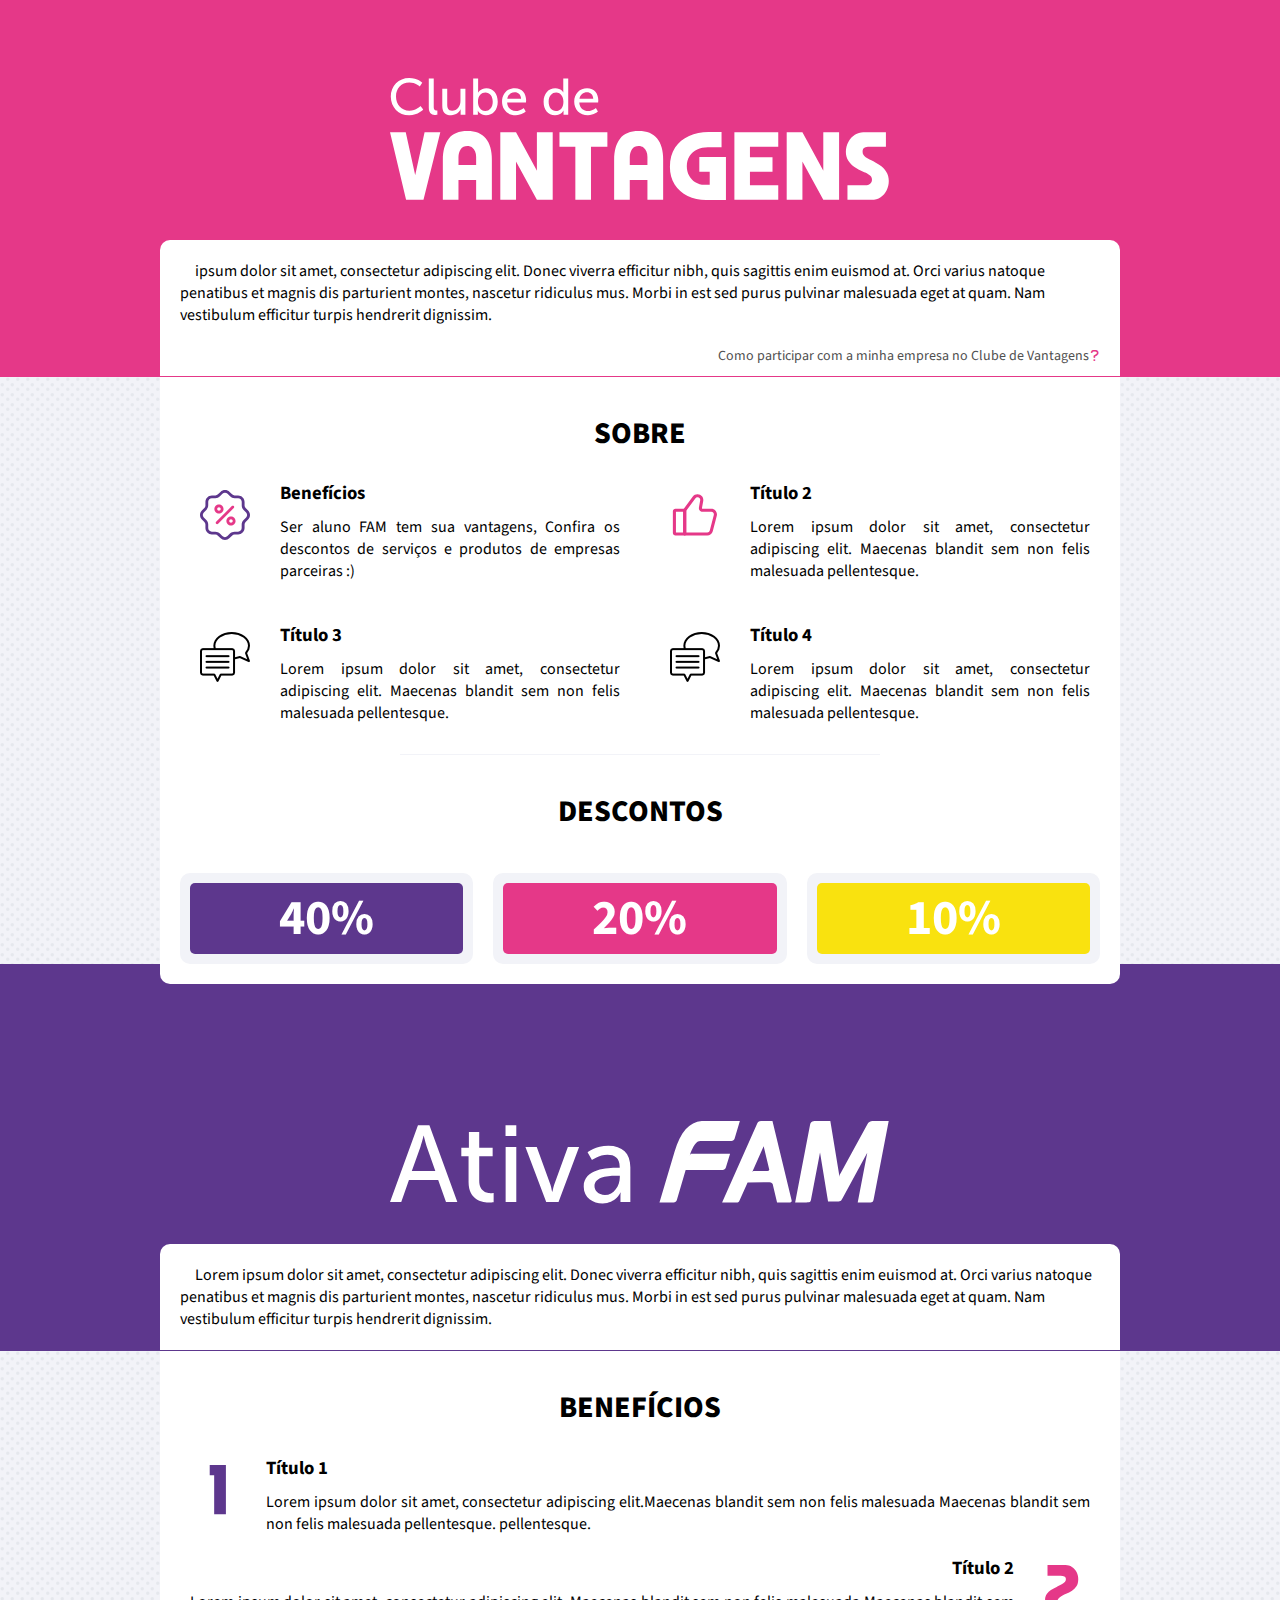
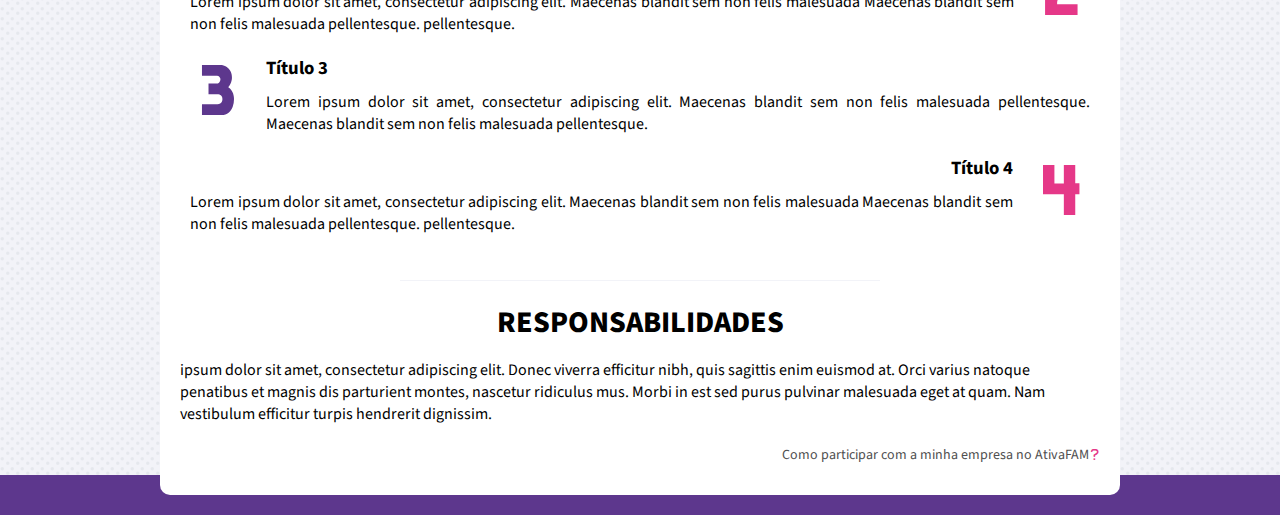
==== commit 0625f933: "Update index.html" ====
--- a/clube-de-vantagens/index.html
+++ b/clube-de-vantagens/index.html
@@ -18,7 +18,7 @@
             margin: 0;
             padding: 0;
             font-family: 'Source Sans 3', sans-serif;
-            background: linear-gradient(0deg, #5d378d 0%, #5d378d 50%, var(--clubecor) 50%, var(--clubecor) 100%);
+            background: linear-gradient(0deg, #5d378d 0%, #5d378d 70%, var(--clubecor) 70%, var(--clubecor) 100%);
         }
 
         .limite {
@@ -114,8 +114,6 @@
             background-color: white;
         }
 
-
-
         @media only screen and (max-width: 600px) {
             .grid-container {
                 grid-template-columns: 1fr;
@@ -124,6 +122,14 @@
             .grid-item {
                 width: 90%;
             }
+            
+        .empresasparticipar {
+            font-size: 12px;
+        }
+
+        .empresasparticipar i {
+            font-size: 10px;
+        }
         }
 
         @media screen and (max-width: 768px) {
@@ -252,6 +258,7 @@
             padding: 20px;
             box-sizing: border-box;
             margin-bottom: 0px;
+            text-indent: 15px;
         }
 
         .sobre2 {
@@ -333,7 +340,9 @@
         </div>
 
         <div class="clubedescontos">
-
+            <div style="margin-bottom: -25px;" class="limite textodescontos">
+                <h1>Sobre</h1>
+            </div>
             <div class="motivosfam">
                 <div class="grid-container limite">
                     <div class="grid-item">
@@ -474,7 +483,7 @@
                 in est sed purus pulvinar malesuada eget at quam. Nam vestibulum efficitur turpis hendrerit dignissim.
             </p>
             <div style="margin-bottom: 0px;" class="empresasparticipar"><a
-                href="mailto:nicom@fam.br?subject=CdV%20%7C%20Clube%20de%20Vantagens%20-%20(coloque%20o%20nome%20da%20empresa%20aqui)%20&body=Aos%20encarregados%2C%0D%0A%0D%0AGostar%C3%ADamos%20de%20participar%20do%20Clube%20de%20Vantagens%20da%20FAM%20-%20Faculdade%20de%20Americana%2C%20como%20procedemos%3F">Como
+                href="mailto:nicom@fam.br?subject=AtivaFAM%20%7C%20(coloque%20o%20nome%20da%20empresa%20aqui)&body=Aos%20encarregados%2C%0D%0A%0D%0AGostar%C3%ADamos%20de%20participar%20do%20AtivaFAM%2C%20como%20procedemos%3F">Como
                 participar com a minha empresa no AtivaFAM<i class="fa-solid fa-question"></i></a>
         </div>
         </div>
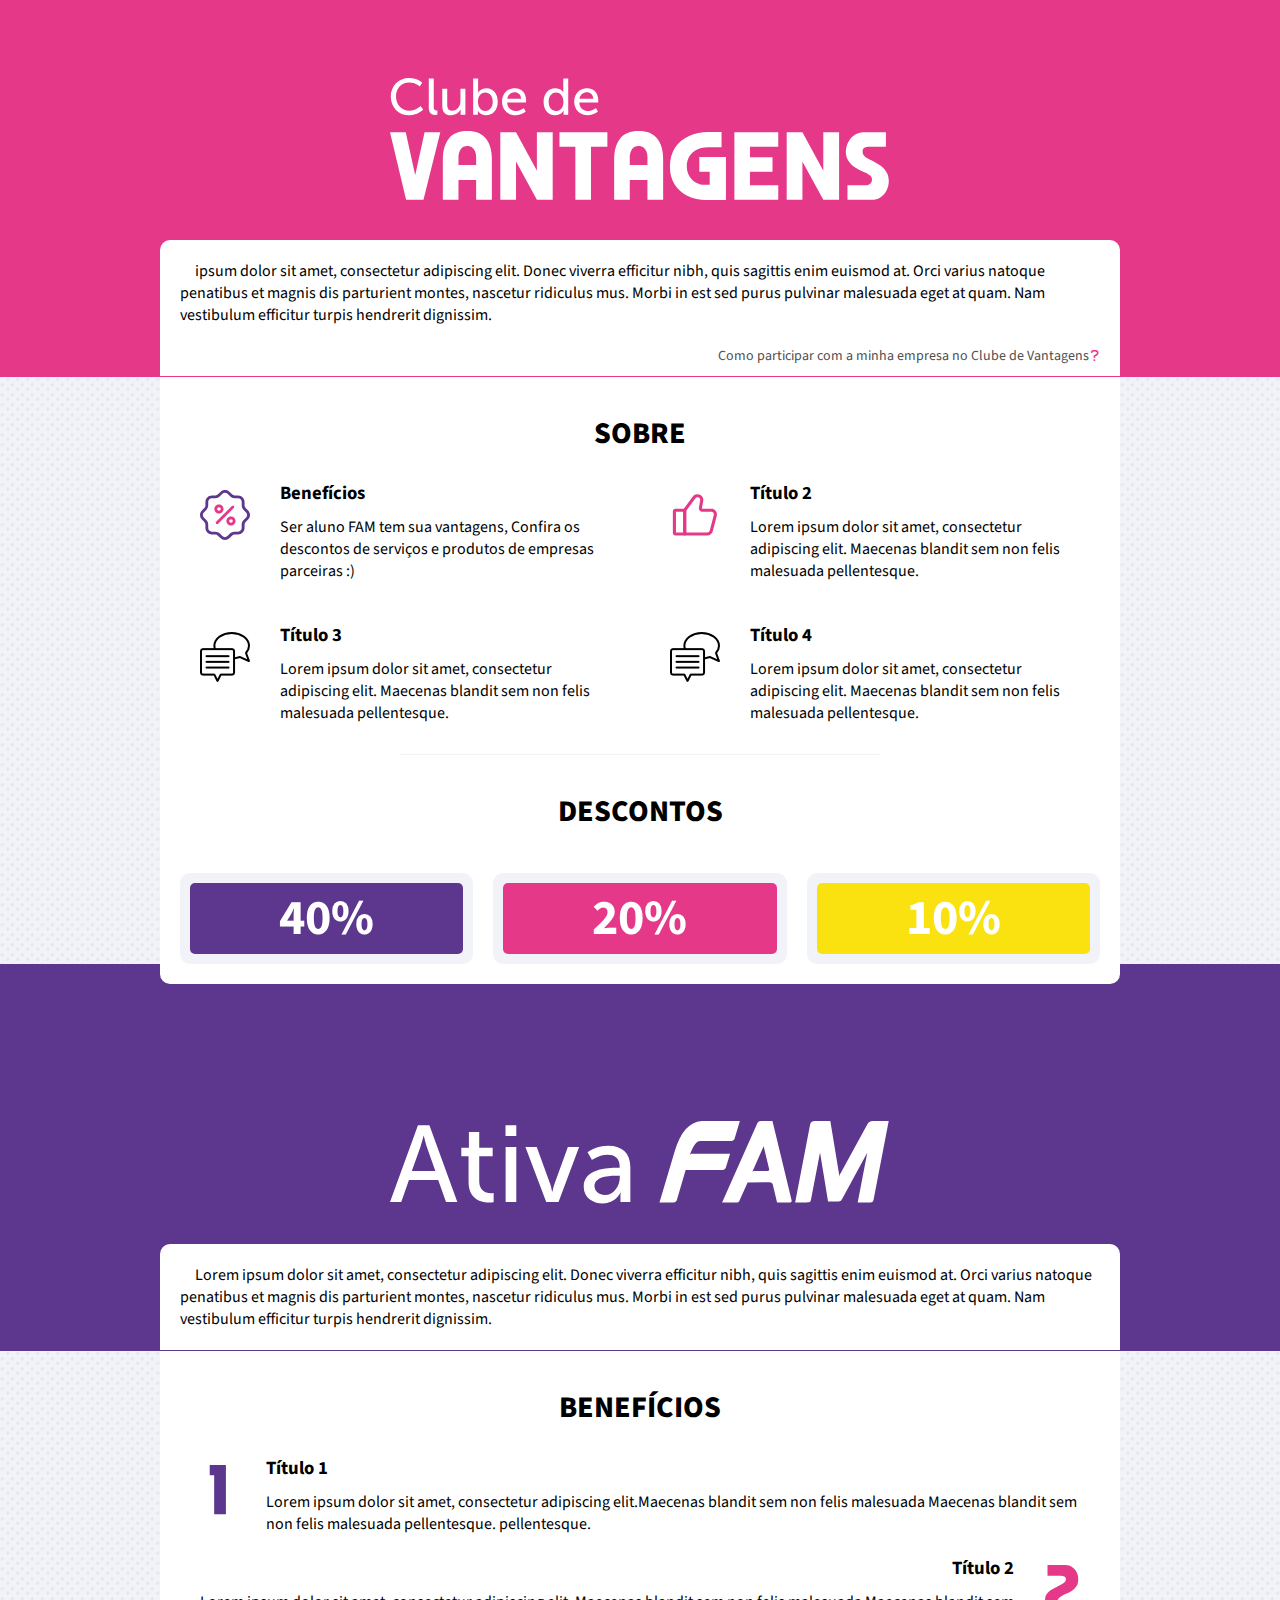
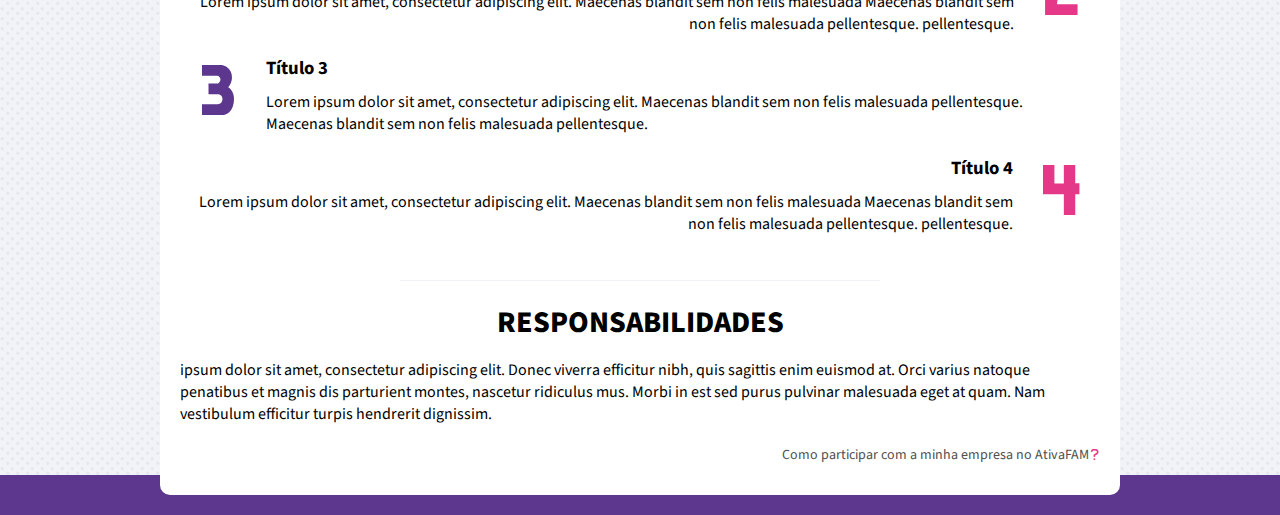
==== commit bc66a321: "Update index.html" ====
--- a/clube-de-vantagens/index.html
+++ b/clube-de-vantagens/index.html
@@ -98,7 +98,6 @@
         }
 
         .contentdogrid p {
-            text-align: justify;
             margin: 0;
         }
 
